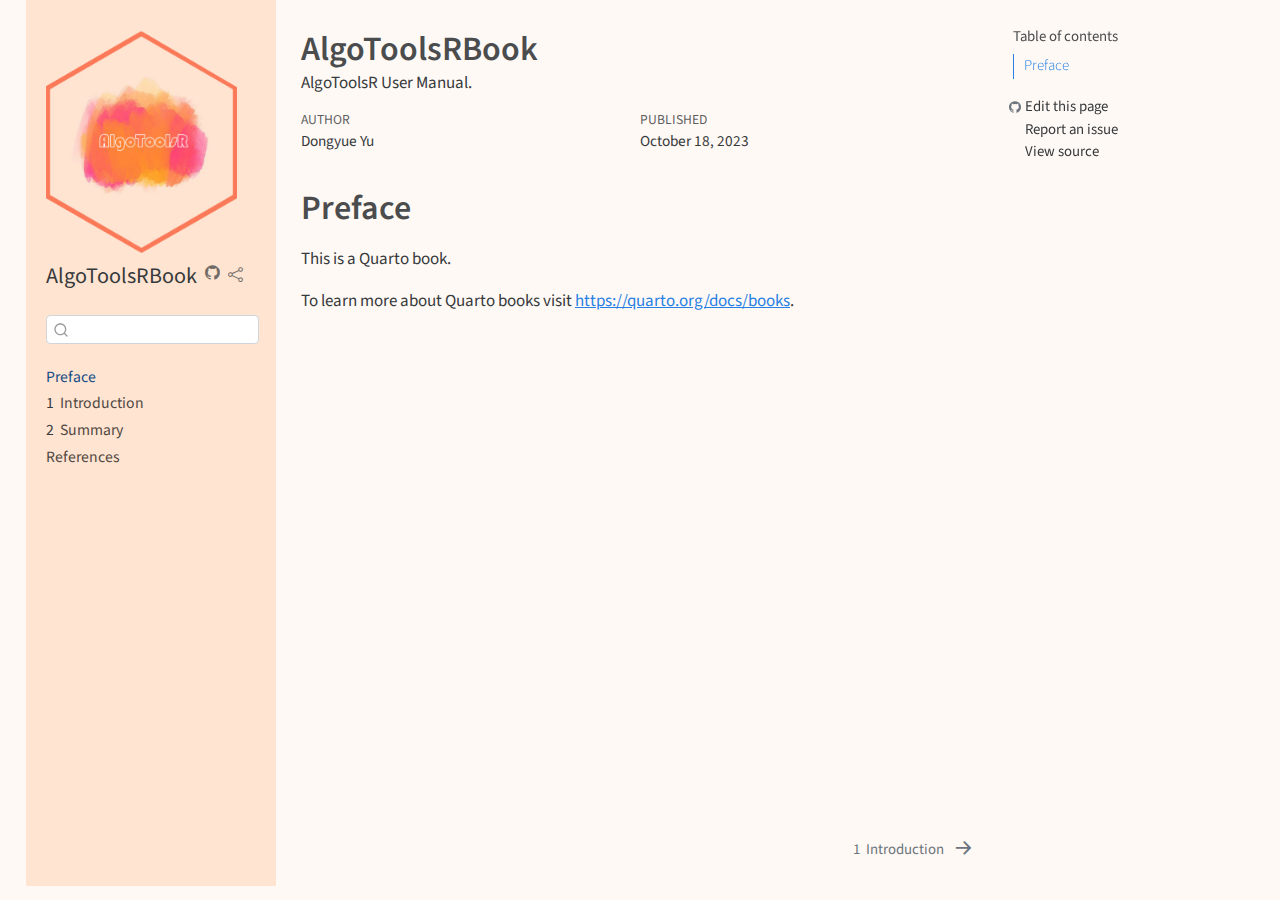
==== _book/index.html @ a6874804 "somechange" ====
<!DOCTYPE html>
<html xmlns="http://www.w3.org/1999/xhtml" lang="en" xml:lang="en"><head>

<meta charset="utf-8">
<meta name="generator" content="quarto-1.3.450">

<meta name="viewport" content="width=device-width, initial-scale=1.0, user-scalable=yes">

<meta name="author" content="Dongyue Yu">
<meta name="dcterms.date" content="2023-10-18">
<meta name="description" content="AlgoToolsR User Manual.">

<title>AlgoToolsRBook</title>
<style>
code{white-space: pre-wrap;}
span.smallcaps{font-variant: small-caps;}
div.columns{display: flex; gap: min(4vw, 1.5em);}
div.column{flex: auto; overflow-x: auto;}
div.hanging-indent{margin-left: 1.5em; text-indent: -1.5em;}
ul.task-list{list-style: none;}
ul.task-list li input[type="checkbox"] {
  width: 0.8em;
  margin: 0 0.8em 0.2em -1em; /* quarto-specific, see https://github.com/quarto-dev/quarto-cli/issues/4556 */ 
  vertical-align: middle;
}
</style>


<script src="site_libs/quarto-nav/quarto-nav.js"></script>
<script src="site_libs/quarto-nav/headroom.min.js"></script>
<script src="site_libs/clipboard/clipboard.min.js"></script>
<script src="site_libs/quarto-search/autocomplete.umd.js"></script>
<script src="site_libs/quarto-search/fuse.min.js"></script>
<script src="site_libs/quarto-search/quarto-search.js"></script>
<meta name="quarto:offset" content="./">
<link href="./intro.html" rel="next">
<link href="./AlgoToolsR_rlogo.png" rel="icon" type="image/png">
<script src="site_libs/quarto-html/quarto.js"></script>
<script src="site_libs/quarto-html/popper.min.js"></script>
<script src="site_libs/quarto-html/tippy.umd.min.js"></script>
<script src="site_libs/quarto-html/anchor.min.js"></script>
<link href="site_libs/quarto-html/tippy.css" rel="stylesheet">
<link href="site_libs/quarto-html/quarto-syntax-highlighting.css" rel="stylesheet" id="quarto-text-highlighting-styles">
<script src="site_libs/bootstrap/bootstrap.min.js"></script>
<link href="site_libs/bootstrap/bootstrap-icons.css" rel="stylesheet">
<link href="site_libs/bootstrap/bootstrap.min.css" rel="stylesheet" id="quarto-bootstrap" data-mode="light">
<script id="quarto-search-options" type="application/json">{
  "location": "sidebar",
  "copy-button": false,
  "collapse-after": 3,
  "panel-placement": "start",
  "type": "textbox",
  "limit": 20,
  "language": {
    "search-no-results-text": "No results",
    "search-matching-documents-text": "matching documents",
    "search-copy-link-title": "Copy link to search",
    "search-hide-matches-text": "Hide additional matches",
    "search-more-match-text": "more match in this document",
    "search-more-matches-text": "more matches in this document",
    "search-clear-button-title": "Clear",
    "search-detached-cancel-button-title": "Cancel",
    "search-submit-button-title": "Submit",
    "search-label": "Search"
  }
}</script>


<link rel="stylesheet" href="custom.css">
<meta property="og:title" content="AlgoToolsRBook">
<meta property="og:description" content="R package AlgoToolsR.">
<meta property="og:image" content="https://github.com/SSSYDYSSS/CodeAestheticsRBook/blob/main/AlgoToolsR_rlogo.png">
<meta property="og:site-name" content="AlgoToolsRBook">
</head>

<body class="nav-sidebar floating">

<div id="quarto-search-results"></div>
  <header id="quarto-header" class="headroom fixed-top">
  <nav class="quarto-secondary-nav">
    <div class="container-fluid d-flex">
      <button type="button" class="quarto-btn-toggle btn" data-bs-toggle="collapse" data-bs-target="#quarto-sidebar,#quarto-sidebar-glass" aria-controls="quarto-sidebar" aria-expanded="false" aria-label="Toggle sidebar navigation" onclick="if (window.quartoToggleHeadroom) { window.quartoToggleHeadroom(); }">
        <i class="bi bi-layout-text-sidebar-reverse"></i>
      </button>
      <nav class="quarto-page-breadcrumbs" aria-label="breadcrumb"><ol class="breadcrumb"><li class="breadcrumb-item"><a href="./index.html">Preface</a></li></ol></nav>
      <a class="flex-grow-1" role="button" data-bs-toggle="collapse" data-bs-target="#quarto-sidebar,#quarto-sidebar-glass" aria-controls="quarto-sidebar" aria-expanded="false" aria-label="Toggle sidebar navigation" onclick="if (window.quartoToggleHeadroom) { window.quartoToggleHeadroom(); }">      
      </a>
      <button type="button" class="btn quarto-search-button" aria-label="" onclick="window.quartoOpenSearch();">
        <i class="bi bi-search"></i>
      </button>
    </div>
  </nav>
</header>
<!-- content -->
<div id="quarto-content" class="quarto-container page-columns page-rows-contents page-layout-article">
<!-- sidebar -->
  <nav id="quarto-sidebar" class="sidebar collapse collapse-horizontal sidebar-navigation floating overflow-auto">
    <div class="pt-lg-2 mt-2 text-left sidebar-header sidebar-header-stacked">
      <a href="./index.html" class="sidebar-logo-link">
      <img src="./AlgoToolsR_rlogo.png" alt="" class="sidebar-logo py-0 d-lg-inline d-none">
      </a>
    <div class="sidebar-title mb-0 py-0">
      <a href="./">AlgoToolsRBook</a> 
        <div class="sidebar-tools-main">
    <a href="https://github.com/SSSYDYSSS/AlgoToolsRBook" rel="" title="Source Code" class="quarto-navigation-tool px-1" aria-label="Source Code"><i class="bi bi-github"></i></a>
    <div class="dropdown">
      <a href="" title="Share" id="quarto-navigation-tool-dropdown-0" class="quarto-navigation-tool dropdown-toggle px-1" data-bs-toggle="dropdown" aria-expanded="false" aria-label="Share"><i class="bi bi-share"></i></a>
      <ul class="dropdown-menu" aria-labelledby="quarto-navigation-tool-dropdown-0">
          <li>
            <a class="dropdown-item sidebar-tools-main-item" href="https://twitter.com/intent/tweet?url=|url|">
              <i class="bi bi-bi-twitter pe-1"></i>
            Twitter
            </a>
          </li>
          <li>
            <a class="dropdown-item sidebar-tools-main-item" href="https://www.facebook.com/sharer/sharer.php?u=|url|">
              <i class="bi bi-bi-facebook pe-1"></i>
            Facebook
            </a>
          </li>
          <li>
            <a class="dropdown-item sidebar-tools-main-item" href="https://www.linkedin.com/sharing/share-offsite/?url=|url|">
              <i class="bi bi-bi-linkedin pe-1"></i>
            LinkedIn
            </a>
          </li>
      </ul>
    </div>
</div>
    </div>
      </div>
        <div class="mt-2 flex-shrink-0 align-items-center">
        <div class="sidebar-search">
        <div id="quarto-search" class="" title="Search"></div>
        </div>
        </div>
    <div class="sidebar-menu-container"> 
    <ul class="list-unstyled mt-1">
        <li class="sidebar-item">
  <div class="sidebar-item-container"> 
  <a href="./index.html" class="sidebar-item-text sidebar-link active">
 <span class="menu-text">Preface</span></a>
  </div>
</li>
        <li class="sidebar-item">
  <div class="sidebar-item-container"> 
  <a href="./intro.html" class="sidebar-item-text sidebar-link">
 <span class="menu-text"><span class="chapter-number">1</span>&nbsp; <span class="chapter-title">Introduction</span></span></a>
  </div>
</li>
        <li class="sidebar-item">
  <div class="sidebar-item-container"> 
  <a href="./summary.html" class="sidebar-item-text sidebar-link">
 <span class="menu-text"><span class="chapter-number">2</span>&nbsp; <span class="chapter-title">Summary</span></span></a>
  </div>
</li>
        <li class="sidebar-item">
  <div class="sidebar-item-container"> 
  <a href="./references.html" class="sidebar-item-text sidebar-link">
 <span class="menu-text">References</span></a>
  </div>
</li>
    </ul>
    </div>
</nav>
<div id="quarto-sidebar-glass" data-bs-toggle="collapse" data-bs-target="#quarto-sidebar,#quarto-sidebar-glass"></div>
<!-- margin-sidebar -->
    <div id="quarto-margin-sidebar" class="sidebar margin-sidebar">
        <nav id="TOC" role="doc-toc" class="toc-active">
    <h2 id="toc-title">Table of contents</h2>
   
  <ul>
  <li><a href="#preface" id="toc-preface" class="nav-link active" data-scroll-target="#preface">Preface</a></li>
  </ul>
<div class="toc-actions"><div><i class="bi bi-github"></i></div><div class="action-links"><p><a href="https://github.com/SSSYDYSSS/AlgoToolsRBook/edit/main/index.qmd" class="toc-action">Edit this page</a></p><p><a href="https://github.com/SSSYDYSSS/AlgoToolsRBook/issues/new" class="toc-action">Report an issue</a></p><p><a href="https://github.com/SSSYDYSSS/AlgoToolsRBook/blob/main/index.qmd" class="toc-action">View source</a></p></div></div></nav>
    </div>
<!-- main -->
<main class="content" id="quarto-document-content">

<header id="title-block-header" class="quarto-title-block default">
<div class="quarto-title">
<h1 class="title">AlgoToolsRBook</h1>
</div>

<div>
  <div class="description">
    AlgoToolsR User Manual.
  </div>
</div>


<div class="quarto-title-meta">

    <div>
    <div class="quarto-title-meta-heading">Author</div>
    <div class="quarto-title-meta-contents">
             <p>Dongyue Yu </p>
          </div>
  </div>
    
    <div>
    <div class="quarto-title-meta-heading">Published</div>
    <div class="quarto-title-meta-contents">
      <p class="date">October 18, 2023</p>
    </div>
  </div>
  
    
  </div>
  

</header>

<section id="preface" class="level1 unnumbered">
<h1 class="unnumbered">Preface</h1>
<p>This is a Quarto book.</p>
<p>To learn more about Quarto books visit <a href="https://quarto.org/docs/books" class="uri">https://quarto.org/docs/books</a>.</p>


</section>

</main> <!-- /main -->
<script id="quarto-html-after-body" type="application/javascript">
window.document.addEventListener("DOMContentLoaded", function (event) {
  const toggleBodyColorMode = (bsSheetEl) => {
    const mode = bsSheetEl.getAttribute("data-mode");
    const bodyEl = window.document.querySelector("body");
    if (mode === "dark") {
      bodyEl.classList.add("quarto-dark");
      bodyEl.classList.remove("quarto-light");
    } else {
      bodyEl.classList.add("quarto-light");
      bodyEl.classList.remove("quarto-dark");
    }
  }
  const toggleBodyColorPrimary = () => {
    const bsSheetEl = window.document.querySelector("link#quarto-bootstrap");
    if (bsSheetEl) {
      toggleBodyColorMode(bsSheetEl);
    }
  }
  toggleBodyColorPrimary();  
  const icon = "";
  const anchorJS = new window.AnchorJS();
  anchorJS.options = {
    placement: 'right',
    icon: icon
  };
  anchorJS.add('.anchored');
  const isCodeAnnotation = (el) => {
    for (const clz of el.classList) {
      if (clz.startsWith('code-annotation-')) {                     
        return true;
      }
    }
    return false;
  }
  const clipboard = new window.ClipboardJS('.code-copy-button', {
    text: function(trigger) {
      const codeEl = trigger.previousElementSibling.cloneNode(true);
      for (const childEl of codeEl.children) {
        if (isCodeAnnotation(childEl)) {
          childEl.remove();
        }
      }
      return codeEl.innerText;
    }
  });
  clipboard.on('success', function(e) {
    // button target
    const button = e.trigger;
    // don't keep focus
    button.blur();
    // flash "checked"
    button.classList.add('code-copy-button-checked');
    var currentTitle = button.getAttribute("title");
    button.setAttribute("title", "Copied!");
    let tooltip;
    if (window.bootstrap) {
      button.setAttribute("data-bs-toggle", "tooltip");
      button.setAttribute("data-bs-placement", "left");
      button.setAttribute("data-bs-title", "Copied!");
      tooltip = new bootstrap.Tooltip(button, 
        { trigger: "manual", 
          customClass: "code-copy-button-tooltip",
          offset: [0, -8]});
      tooltip.show();    
    }
    setTimeout(function() {
      if (tooltip) {
        tooltip.hide();
        button.removeAttribute("data-bs-title");
        button.removeAttribute("data-bs-toggle");
        button.removeAttribute("data-bs-placement");
      }
      button.setAttribute("title", currentTitle);
      button.classList.remove('code-copy-button-checked');
    }, 1000);
    // clear code selection
    e.clearSelection();
  });
  function tippyHover(el, contentFn) {
    const config = {
      allowHTML: true,
      content: contentFn,
      maxWidth: 500,
      delay: 100,
      arrow: false,
      appendTo: function(el) {
          return el.parentElement;
      },
      interactive: true,
      interactiveBorder: 10,
      theme: 'quarto',
      placement: 'bottom-start'
    };
    window.tippy(el, config); 
  }
  const noterefs = window.document.querySelectorAll('a[role="doc-noteref"]');
  for (var i=0; i<noterefs.length; i++) {
    const ref = noterefs[i];
    tippyHover(ref, function() {
      // use id or data attribute instead here
      let href = ref.getAttribute('data-footnote-href') || ref.getAttribute('href');
      try { href = new URL(href).hash; } catch {}
      const id = href.replace(/^#\/?/, "");
      const note = window.document.getElementById(id);
      return note.innerHTML;
    });
  }
      let selectedAnnoteEl;
      const selectorForAnnotation = ( cell, annotation) => {
        let cellAttr = 'data-code-cell="' + cell + '"';
        let lineAttr = 'data-code-annotation="' +  annotation + '"';
        const selector = 'span[' + cellAttr + '][' + lineAttr + ']';
        return selector;
      }
      const selectCodeLines = (annoteEl) => {
        const doc = window.document;
        const targetCell = annoteEl.getAttribute("data-target-cell");
        const targetAnnotation = annoteEl.getAttribute("data-target-annotation");
        const annoteSpan = window.document.querySelector(selectorForAnnotation(targetCell, targetAnnotation));
        const lines = annoteSpan.getAttribute("data-code-lines").split(",");
        const lineIds = lines.map((line) => {
          return targetCell + "-" + line;
        })
        let top = null;
        let height = null;
        let parent = null;
        if (lineIds.length > 0) {
            //compute the position of the single el (top and bottom and make a div)
            const el = window.document.getElementById(lineIds[0]);
            top = el.offsetTop;
            height = el.offsetHeight;
            parent = el.parentElement.parentElement;
          if (lineIds.length > 1) {
            const lastEl = window.document.getElementById(lineIds[lineIds.length - 1]);
            const bottom = lastEl.offsetTop + lastEl.offsetHeight;
            height = bottom - top;
          }
          if (top !== null && height !== null && parent !== null) {
            // cook up a div (if necessary) and position it 
            let div = window.document.getElementById("code-annotation-line-highlight");
            if (div === null) {
              div = window.document.createElement("div");
              div.setAttribute("id", "code-annotation-line-highlight");
              div.style.position = 'absolute';
              parent.appendChild(div);
            }
            div.style.top = top - 2 + "px";
            div.style.height = height + 4 + "px";
            let gutterDiv = window.document.getElementById("code-annotation-line-highlight-gutter");
            if (gutterDiv === null) {
              gutterDiv = window.document.createElement("div");
              gutterDiv.setAttribute("id", "code-annotation-line-highlight-gutter");
              gutterDiv.style.position = 'absolute';
              const codeCell = window.document.getElementById(targetCell);
              const gutter = codeCell.querySelector('.code-annotation-gutter');
              gutter.appendChild(gutterDiv);
            }
            gutterDiv.style.top = top - 2 + "px";
            gutterDiv.style.height = height + 4 + "px";
          }
          selectedAnnoteEl = annoteEl;
        }
      };
      const unselectCodeLines = () => {
        const elementsIds = ["code-annotation-line-highlight", "code-annotation-line-highlight-gutter"];
        elementsIds.forEach((elId) => {
          const div = window.document.getElementById(elId);
          if (div) {
            div.remove();
          }
        });
        selectedAnnoteEl = undefined;
      };
      // Attach click handler to the DT
      const annoteDls = window.document.querySelectorAll('dt[data-target-cell]');
      for (const annoteDlNode of annoteDls) {
        annoteDlNode.addEventListener('click', (event) => {
          const clickedEl = event.target;
          if (clickedEl !== selectedAnnoteEl) {
            unselectCodeLines();
            const activeEl = window.document.querySelector('dt[data-target-cell].code-annotation-active');
            if (activeEl) {
              activeEl.classList.remove('code-annotation-active');
            }
            selectCodeLines(clickedEl);
            clickedEl.classList.add('code-annotation-active');
          } else {
            // Unselect the line
            unselectCodeLines();
            clickedEl.classList.remove('code-annotation-active');
          }
        });
      }
  const findCites = (el) => {
    const parentEl = el.parentElement;
    if (parentEl) {
      const cites = parentEl.dataset.cites;
      if (cites) {
        return {
          el,
          cites: cites.split(' ')
        };
      } else {
        return findCites(el.parentElement)
      }
    } else {
      return undefined;
    }
  };
  var bibliorefs = window.document.querySelectorAll('a[role="doc-biblioref"]');
  for (var i=0; i<bibliorefs.length; i++) {
    const ref = bibliorefs[i];
    const citeInfo = findCites(ref);
    if (citeInfo) {
      tippyHover(citeInfo.el, function() {
        var popup = window.document.createElement('div');
        citeInfo.cites.forEach(function(cite) {
          var citeDiv = window.document.createElement('div');
          citeDiv.classList.add('hanging-indent');
          citeDiv.classList.add('csl-entry');
          var biblioDiv = window.document.getElementById('ref-' + cite);
          if (biblioDiv) {
            citeDiv.innerHTML = biblioDiv.innerHTML;
          }
          popup.appendChild(citeDiv);
        });
        return popup.innerHTML;
      });
    }
  }
});
</script>
<script src="https://giscus.app/client.js" data-repo="SSSYDYSSS/AlgoToolsRBook" data-repo-id="R_kgDOKjTvYw" data-category="General" data-category-id="DIC_kwDOKjTvY84CaVTP" data-mapping="title" data-reactions-enabled="1" data-emit-metadata="0" data-input-position="top" data-theme="light" data-lang="en" crossorigin="anonymous" async="">
</script>
<nav class="page-navigation">
  <div class="nav-page nav-page-previous">
  </div>
  <div class="nav-page nav-page-next">
      <a href="./intro.html" class="pagination-link">
        <span class="nav-page-text"><span class="chapter-number">1</span>&nbsp; <span class="chapter-title">Introduction</span></span> <i class="bi bi-arrow-right-short"></i>
      </a>
  </div>
</nav>
</div> <!-- /content -->



</body></html>
---- _book/site_libs/quarto-html/tippy.css ----
.tippy-box[data-animation=fade][data-state=hidden]{opacity:0}[data-tippy-root]{max-width:calc(100vw - 10px)}.tippy-box{position:relative;background-color:#333;color:#fff;border-radius:4px;font-size:14px;line-height:1.4;white-space:normal;outline:0;transition-property:transform,visibility,opacity}.tippy-box[data-placement^=top]>.tippy-arrow{bottom:0}.tippy-box[data-placement^=top]>.tippy-arrow:before{bottom:-7px;left:0;border-width:8px 8px 0;border-top-color:initial;transform-origin:center top}.tippy-box[data-placement^=bottom]>.tippy-arrow{top:0}.tippy-box[data-placement^=bottom]>.tippy-arrow:before{top:-7px;left:0;border-width:0 8px 8px;border-bottom-color:initial;transform-origin:center bottom}.tippy-box[data-placement^=left]>.tippy-arrow{right:0}.tippy-box[data-placement^=left]>.tippy-arrow:before{border-width:8px 0 8px 8px;border-left-color:initial;right:-7px;transform-origin:center left}.tippy-box[data-placement^=right]>.tippy-arrow{left:0}.tippy-box[data-placement^=right]>.tippy-arrow:before{left:-7px;border-width:8px 8px 8px 0;border-right-color:initial;transform-origin:center right}.tippy-box[data-inertia][data-state=visible]{transition-timing-function:cubic-bezier(.54,1.5,.38,1.11)}.tippy-arrow{width:16px;height:16px;color:#333}.tippy-arrow:before{content:"";position:absolute;border-color:transparent;border-style:solid}.tippy-content{position:relative;padding:5px 9px;z-index:1}
---- _book/site_libs/quarto-html/quarto-syntax-highlighting.css ----
/* quarto syntax highlight colors */
:root {
  --quarto-hl-ot-color: #003B4F;
  --quarto-hl-at-color: #657422;
  --quarto-hl-ss-color: #20794D;
  --quarto-hl-an-color: #5E5E5E;
  --quarto-hl-fu-color: #4758AB;
  --quarto-hl-st-color: #20794D;
  --quarto-hl-cf-color: #003B4F;
  --quarto-hl-op-color: #5E5E5E;
  --quarto-hl-er-color: #AD0000;
  --quarto-hl-bn-color: #AD0000;
  --quarto-hl-al-color: #AD0000;
  --quarto-hl-va-color: #111111;
  --quarto-hl-bu-color: inherit;
  --quarto-hl-ex-color: inherit;
  --quarto-hl-pp-color: #AD0000;
  --quarto-hl-in-color: #5E5E5E;
  --quarto-hl-vs-color: #20794D;
  --quarto-hl-wa-color: #5E5E5E;
  --quarto-hl-do-color: #5E5E5E;
  --quarto-hl-im-color: #00769E;
  --quarto-hl-ch-color: #20794D;
  --quarto-hl-dt-color: #AD0000;
  --quarto-hl-fl-color: #AD0000;
  --quarto-hl-co-color: #5E5E5E;
  --quarto-hl-cv-color: #5E5E5E;
  --quarto-hl-cn-color: #8f5902;
  --quarto-hl-sc-color: #5E5E5E;
  --quarto-hl-dv-color: #AD0000;
  --quarto-hl-kw-color: #003B4F;
}

/* other quarto variables */
:root {
  --quarto-font-monospace: SFMono-Regular, Menlo, Monaco, Consolas, "Liberation Mono", "Courier New", monospace;
}

pre > code.sourceCode > span {
  color: #003B4F;
}

code span {
  color: #003B4F;
}

code.sourceCode > span {
  color: #003B4F;
}

div.sourceCode,
div.sourceCode pre.sourceCode {
  color: #003B4F;
}

code span.ot {
  color: #003B4F;
  font-style: inherit;
}

code span.at {
  color: #657422;
  font-style: inherit;
}

code span.ss {
  color: #20794D;
  font-style: inherit;
}

code span.an {
  color: #5E5E5E;
  font-style: inherit;
}

code span.fu {
  color: #4758AB;
  font-style: inherit;
}

code span.st {
  color: #20794D;
  font-style: inherit;
}

code span.cf {
  color: #003B4F;
  font-style: inherit;
}

code span.op {
  color: #5E5E5E;
  font-style: inherit;
}

code span.er {
  color: #AD0000;
  font-style: inherit;
}

code span.bn {
  color: #AD0000;
  font-style: inherit;
}

code span.al {
  color: #AD0000;
  font-style: inherit;
}

code span.va {
  color: #111111;
  font-style: inherit;
}

code span.bu {
  font-style: inherit;
}

code span.ex {
  font-style: inherit;
}

code span.pp {
  color: #AD0000;
  font-style: inherit;
}

code span.in {
  color: #5E5E5E;
  font-style: inherit;
}

code span.vs {
  color: #20794D;
  font-style: inherit;
}

code span.wa {
  color: #5E5E5E;
  font-style: italic;
}

code span.do {
  color: #5E5E5E;
  font-style: italic;
}

code span.im {
  color: #00769E;
  font-style: inherit;
}

code span.ch {
  color: #20794D;
  font-style: inherit;
}

code span.dt {
  color: #AD0000;
  font-style: inherit;
}

code span.fl {
  color: #AD0000;
  font-style: inherit;
}

code span.co {
  color: #5E5E5E;
  font-style: inherit;
}

code span.cv {
  color: #5E5E5E;
  font-style: italic;
}

code span.cn {
  color: #8f5902;
  font-style: inherit;
}

code span.sc {
  color: #5E5E5E;
  font-style: inherit;
}

code span.dv {
  color: #AD0000;
  font-style: inherit;
}

code span.kw {
  color: #003B4F;
  font-style: inherit;
}

.prevent-inlining {
  content: "</";
}

/*# sourceMappingURL=debc5d5d77c3f9108843748ff7464032.css.map */
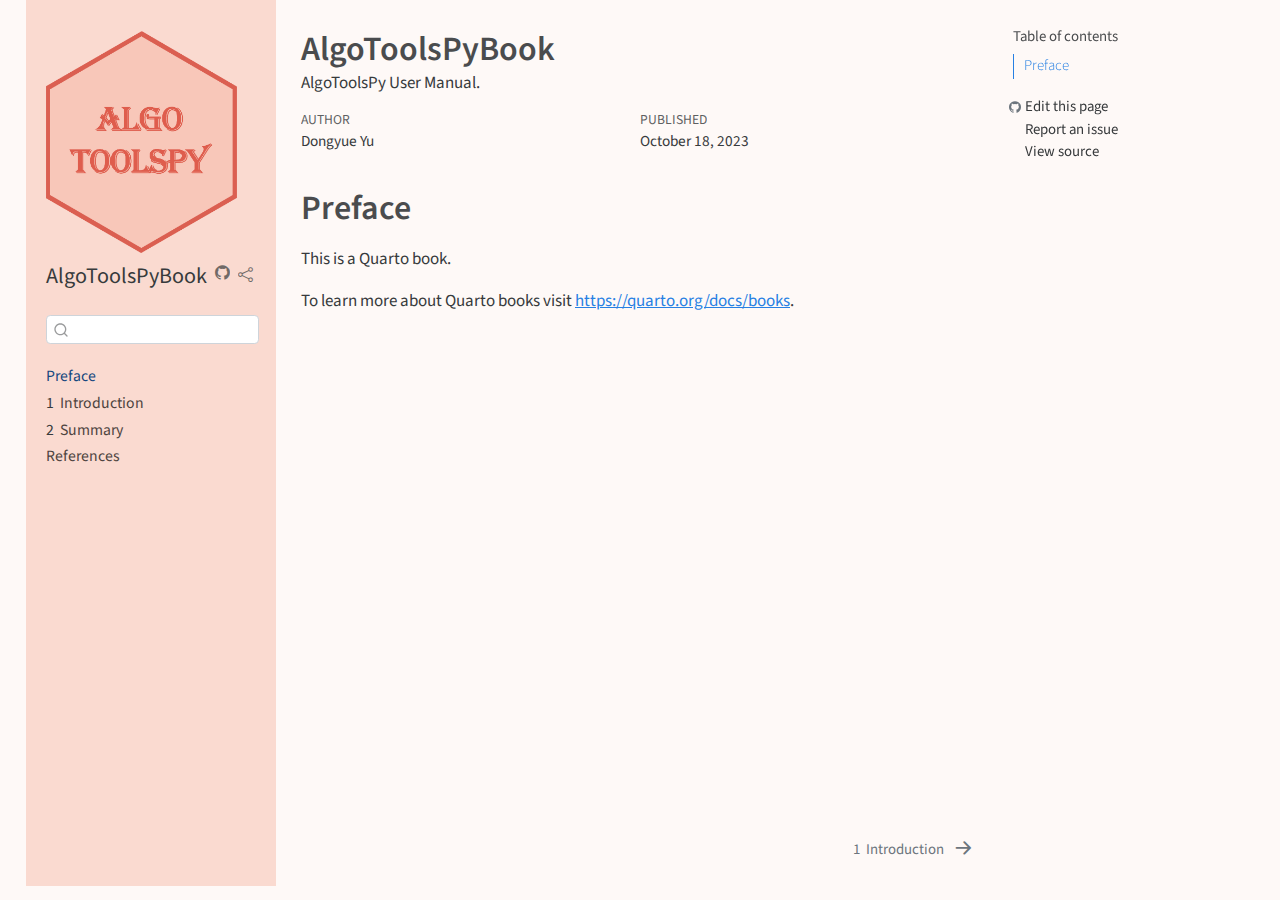
==== commit 8364511c: "somechange" ====
--- a/_book/index.html
+++ b/_book/index.html
@@ -8,9 +8,9 @@
 
 <meta name="author" content="Dongyue Yu">
 <meta name="dcterms.date" content="2023-10-18">
-<meta name="description" content="AlgoToolsR User Manual.">
-
-<title>AlgoToolsRBook</title>
+<meta name="description" content="AlgoToolsPy User Manual.">
+
+<title>AlgoToolsPyBook</title>
 <style>
 code{white-space: pre-wrap;}
 span.smallcaps{font-variant: small-caps;}
@@ -34,7 +34,7 @@
 <script src="site_libs/quarto-search/quarto-search.js"></script>
 <meta name="quarto:offset" content="./">
 <link href="./intro.html" rel="next">
-<link href="./AlgoToolsR_rlogo.png" rel="icon" type="image/png">
+<link href="./algotoolspy_pylogo.png" rel="icon" type="image/png">
 <script src="site_libs/quarto-html/quarto.js"></script>
 <script src="site_libs/quarto-html/popper.min.js"></script>
 <script src="site_libs/quarto-html/tippy.umd.min.js"></script>
@@ -67,10 +67,10 @@
 
 
 <link rel="stylesheet" href="custom.css">
-<meta property="og:title" content="AlgoToolsRBook">
-<meta property="og:description" content="R package AlgoToolsR.">
-<meta property="og:image" content="https://github.com/SSSYDYSSS/CodeAestheticsRBook/blob/main/AlgoToolsR_rlogo.png">
-<meta property="og:site-name" content="AlgoToolsRBook">
+<meta property="og:title" content="AlgoToolsPyBook">
+<meta property="og:description" content="R package AlgoToolsPy.">
+<meta property="og:image" content="https://github.com/SSSYDYSSS/CodeAestheticsRBook/blob/main/algotoolspy_pylogo.png">
+<meta property="og:site-name" content="AlgoToolsPyBook">
 </head>
 
 <body class="nav-sidebar floating">
@@ -97,12 +97,12 @@
   <nav id="quarto-sidebar" class="sidebar collapse collapse-horizontal sidebar-navigation floating overflow-auto">
     <div class="pt-lg-2 mt-2 text-left sidebar-header sidebar-header-stacked">
       <a href="./index.html" class="sidebar-logo-link">
-      <img src="./AlgoToolsR_rlogo.png" alt="" class="sidebar-logo py-0 d-lg-inline d-none">
+      <img src="./algotoolspy_pylogo.png" alt="" class="sidebar-logo py-0 d-lg-inline d-none">
       </a>
     <div class="sidebar-title mb-0 py-0">
-      <a href="./">AlgoToolsRBook</a> 
+      <a href="./">AlgoToolsPyBook</a> 
         <div class="sidebar-tools-main">
-    <a href="https://github.com/SSSYDYSSS/AlgoToolsRBook" rel="" title="Source Code" class="quarto-navigation-tool px-1" aria-label="Source Code"><i class="bi bi-github"></i></a>
+    <a href="https://github.com/SSSYDYSSS/AlgoToolsPyBook" rel="" title="Source Code" class="quarto-navigation-tool px-1" aria-label="Source Code"><i class="bi bi-github"></i></a>
     <div class="dropdown">
       <a href="" title="Share" id="quarto-navigation-tool-dropdown-0" class="quarto-navigation-tool dropdown-toggle px-1" data-bs-toggle="dropdown" aria-expanded="false" aria-label="Share"><i class="bi bi-share"></i></a>
       <ul class="dropdown-menu" aria-labelledby="quarto-navigation-tool-dropdown-0">
@@ -172,19 +172,19 @@
   <ul>
   <li><a href="#preface" id="toc-preface" class="nav-link active" data-scroll-target="#preface">Preface</a></li>
   </ul>
-<div class="toc-actions"><div><i class="bi bi-github"></i></div><div class="action-links"><p><a href="https://github.com/SSSYDYSSS/AlgoToolsRBook/edit/main/index.qmd" class="toc-action">Edit this page</a></p><p><a href="https://github.com/SSSYDYSSS/AlgoToolsRBook/issues/new" class="toc-action">Report an issue</a></p><p><a href="https://github.com/SSSYDYSSS/AlgoToolsRBook/blob/main/index.qmd" class="toc-action">View source</a></p></div></div></nav>
+<div class="toc-actions"><div><i class="bi bi-github"></i></div><div class="action-links"><p><a href="https://github.com/SSSYDYSSS/AlgoToolsPyBook/edit/main/index.qmd" class="toc-action">Edit this page</a></p><p><a href="https://github.com/SSSYDYSSS/AlgoToolsPyBook/issues/new" class="toc-action">Report an issue</a></p><p><a href="https://github.com/SSSYDYSSS/AlgoToolsPyBook/blob/main/index.qmd" class="toc-action">View source</a></p></div></div></nav>
     </div>
 <!-- main -->
 <main class="content" id="quarto-document-content">
 
 <header id="title-block-header" class="quarto-title-block default">
 <div class="quarto-title">
-<h1 class="title">AlgoToolsRBook</h1>
+<h1 class="title">AlgoToolsPyBook</h1>
 </div>
 
 <div>
   <div class="description">
-    AlgoToolsR User Manual.
+    AlgoToolsPy User Manual.
   </div>
 </div>
 
@@ -453,7 +453,7 @@
   }
 });
 </script>
-<script src="https://giscus.app/client.js" data-repo="SSSYDYSSS/AlgoToolsRBook" data-repo-id="R_kgDOKjTvYw" data-category="General" data-category-id="DIC_kwDOKjTvY84CaVTP" data-mapping="title" data-reactions-enabled="1" data-emit-metadata="0" data-input-position="top" data-theme="light" data-lang="en" crossorigin="anonymous" async="">
+<script src="https://giscus.app/client.js" data-repo="SSSYDYSSS/AlgoToolsPyBook" data-repo-id="R_kgDOKjTvYw" data-category="General" data-category-id="DIC_kwDOKjTvY84CaVTP" data-mapping="title" data-reactions-enabled="1" data-emit-metadata="0" data-input-position="top" data-theme="light" data-lang="en" crossorigin="anonymous" async="">
 </script>
 <nav class="page-navigation">
   <div class="nav-page nav-page-previous">
